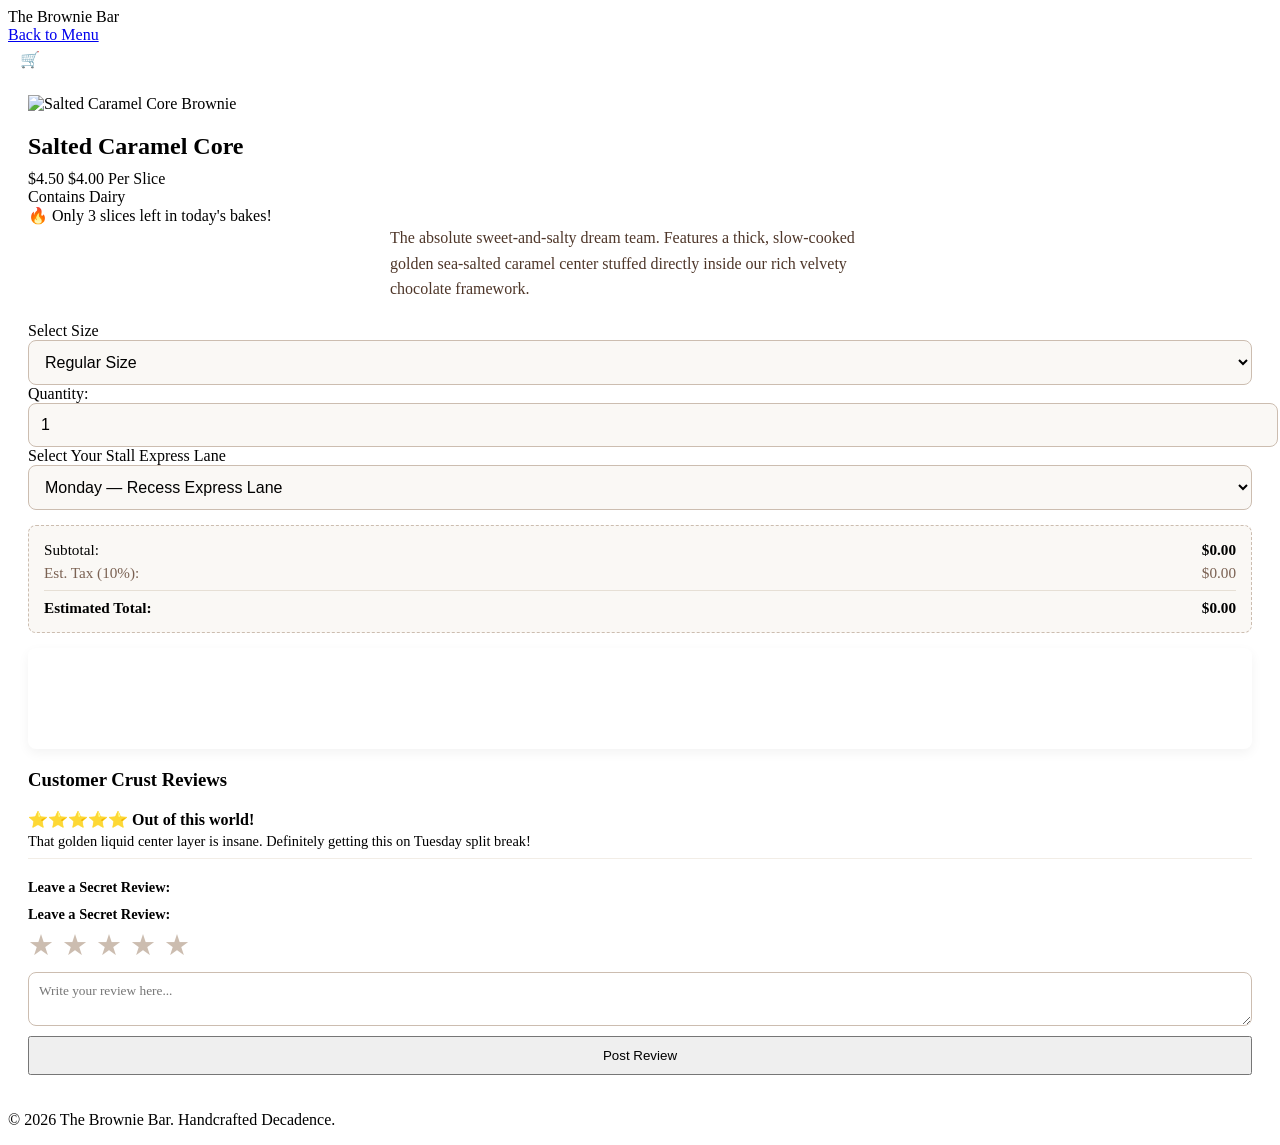
==== product-caramel.html @ ddc2df31 "Add product page for Salted Caramel Core" ====
<!DOCTYPE html>
<html lang="en">

<head>
  <meta charset="UTF-8">
  <meta name="viewport" content="width=device-width, initial-scale=1.0">
  <title>Salted Caramel Core | The Brownie Bar</title>
  <link rel="stylesheet" href="style.css">
</head>

<button id="backToTop" onclick="window.scrollTo({top: 0, behavior: 'smooth'})" style="position: fixed; bottom: 20px; right: 20px; display: none; padding: 10px 15px; background: var(--primary); color: white; border: none; border-radius: 50%; cursor: pointer; z-index: 99Source;">▲</button>
<body data-flavor="caramel" data-price="4.00">
  <header>
    <div class="logo" onclick="window.location.href='index.html'">The Brownie Bar</div>
    <nav><a href="menu.html">Back to Menu</a></nav>
    <a href="cart.html"
      style="position: relative; font-weight: bold; background: var(--primary); color: #fff; padding: 6px 12px; border-radius: 20px; display: inline-flex; align-items: center; gap: 6px; text-decoration: none;">
      🛒 Cart
      <span id="cartCounterBadge" style="background: red; color: white; font-size: 0.75rem; font-weight: bold; padding: 2px 6px; border-radius: 10px; min-width: 14px; text-align: center; display: none;">0</span>
    </a>
  </header>

  <main style="flex: 1; padding: 20px;">
    <div class="product-layout">
      <img src="salted-caramel-stuffed-brownies_7a.webp" alt="Salted Caramel Core Brownie">
      <h2 class="section-title" style="margin: 20px 0 10px 0;">Salted Caramel Core</h2>

      <div class="price-container">
        <span class="original-price">$4.50</span>
        <span class="current-price">$4.00</span>
        <span class="price-suffix">Per Slice</span>
      </div>

      <!-- Dietary Badges -->
      <div class="badge-container">
        <span class="badge badge-dairy">Contains Dairy</span>
      </div>

      <!-- Stock Urgency Ticker -->
      <div class="stock-ticker">🔥 Only <span class="low-stock-count">3</span> slices left in today's bakes!</div>

      <p style="line-height: 1.6; max-width: 500px; margin: 0 auto 20px auto; color: #4e3629;">
        The absolute sweet-and-salty dream team. Features a thick, slow-cooked golden sea-salted caramel center stuffed
        directly inside our rich velvety chocolate framework.
      </p>

      <form class="purchaseForm">
        <!-- Size Selector -->
        <div class="form-group">
          <label for="sizeInput">Select Size</label>
          <select id="sizeInput" style="width: 100%; padding: 12px; border: 1px solid #ccbdb0; border-radius: 8px; background-color: #faf8f5; font-size: 1rem;">
                        <option value="0.00" selected>Regular Size</option>
                        <option value="0.25">Large Size (+$0.25)</option>
                    </select>
        </div>

        <!-- Quantity Stepper Input -->
        <div class="form-group">
          <label for="quantityInput">Quantity:</label>
          <input type="number" id="quantityInput" min="1" max="24" value="1" step="1" style="width: 100%; padding: 12px; border: 1px solid #ccbdb0; border-radius: 8px; background-color: #faf8f5; font-size: 1rem;" required>
        </div>

        <!-- Express Lane Dropdown -->
        <div class="form-group">
          <label for="pickupDay">Select Your Stall Express Lane</label>
          <select id="pickupDay" style="width: 100%; padding: 12px; border: 1px solid #ccbdb0; border-radius: 8px; background-color: #faf8f5; font-size: 1rem;">
                        <option value="Monday Recess">Monday — Recess Express Lane</option>
                        <option value="Monday Lunch">Monday — Lunch Express Lane</option>
                        <option value="Tuesday Recess">Tuesday — Recess Express Lane</option>
                        <option value="Tuesday Lunch">Tuesday — Lunch Express Lane</option>
                        <option value="Wednesday Recess">Wednesday — Recess Express Lane</option>
                        <option value="Wednesday Lunch">Wednesday — Lunch Express Lane</option>
                    </select>
        </div>

        <!-- Live Estimator Box -->
        <div id="livePreviewBox"
          style="background: #faf8f5; border: 1px dashed #ccbdb0; border-radius: 8px; padding: 15px; margin: 15px 0; text-align: left; font-size: 0.95rem;">
          <div style="display: flex; justify-content: space-between; margin-bottom: 5px;">
            <span>Subtotal:</span> <strong id="liveSubtotal">$0.00</strong>
          </div>
          <div style="display: flex; justify-content: space-between; color: #7a6152;">
            <span>Est. Tax (10%):</span> <span id="liveTax">$0.00</span>
          </div>
          <hr style="border: 0; border-top: 1px solid #e6dfd5; margin: 8px 0;">
          <div style="display: flex; justify-content: space-between; font-weight: bold; color: var(--primary);">
            <span>Estimated Total:</span> <span id="liveTotal">$0.00</span>
          </div>
        </div>

        <!-- Multi-Item Custom Addition Element Matrix Block -->
        <div class="cart-control-wrapper"
          style="background: #fff; padding: 20px; border-radius: 8px; box-shadow: 0 4px 12px rgba(0,0,0,0.05); margin-top: 15px;">
          <!-- Keep your existing quantity input and size inputs here exactly as they are -->
        
          <button type="button" id="addToCartBtn" class="btn" style="width: 100%; margin-top: 15px; background-color: var(--primary); color: white; border: none; padding: 14px; border-radius: 50px; font-size: 1rem; font-weight: 600; letter-spacing: 0.5px; cursor: pointer; transition: background-color 0.2s ease, transform 0.2s ease;" onmouseover="this.style.backgroundColor='var(--primary-hover, #5a3d28)'; this.style.transform='scale(1.03)';" onmouseout="this.style.backgroundColor='var(--primary)'; this.style.transform='scale(1)';">
              Add to Cart
          </button>
        </div>
      </form>
    </div>

    <!-- Customer Review Board -->
    <div class="product-layout" style="margin-top: 20px; text-align: left;">
      <h3 style="color: var(--primary); margin-top: 0;">Customer Crust Reviews</h3>
      <div id="reviewContainer" style="display: flex; flex-direction: column; gap: 10px; margin-bottom: 20px;">
        <div style="border-bottom: 1px solid #f2ede6; padding-bottom: 8px;">
          <strong style="color: var(--accent);">⭐⭐⭐⭐⭐ Out of this world!</strong>
          <p style="margin: 4px 0 0 0; font-size: 0.9rem;">That golden liquid center layer is insane. Definitely getting
            this on Tuesday split break!</p>
        </div>
      </div>

      <form id="reviewForm" style="display: flex; flex-direction: column; gap: 10px;">
        <label style="font-weight: 600; font-size: 0.9rem;">Leave a Secret Review:</label>
        <div class="form-group">
          <label style="font-weight: 600; font-size: 0.9rem; display: block; margin-bottom: 5px;">Leave a Secret Review:</label>
          <input type="hidden" id="reviewStars" value="5">
        
          <div class="star-rating-input"
            style="display: flex; gap: 8px; font-size: 1.8rem; cursor: pointer; color: #ccbdb0; width: fit-content; user-select: none;">
            <span class="star-node" data-value="1">★</span>
            <span class="star-node" data-value="2">★</span>
            <span class="star-node" data-value="3">★</span>
            <span class="star-node" data-value="4">★</span>
            <span class="star-node" data-value="5">★</span>
          </div>
        </div>
        <textarea id="reviewText" placeholder="Write your review here..." rows="2" style="padding: 10px; border: 1px solid #ccbdb0; border-radius: 8px; font-family: inherit;" required></textarea>
        <button type="submit" class="btn" style="margin: 0; padding: 10px 0; line-height: normal;">Post Review</button>
      </form>
    </div>
  </main>

  <footer>
    <p>&copy; 2026 The Brownie Bar. Handcrafted Decadence.</p>
  </footer>

  <script src="app.js"></script>
</body>

</html>
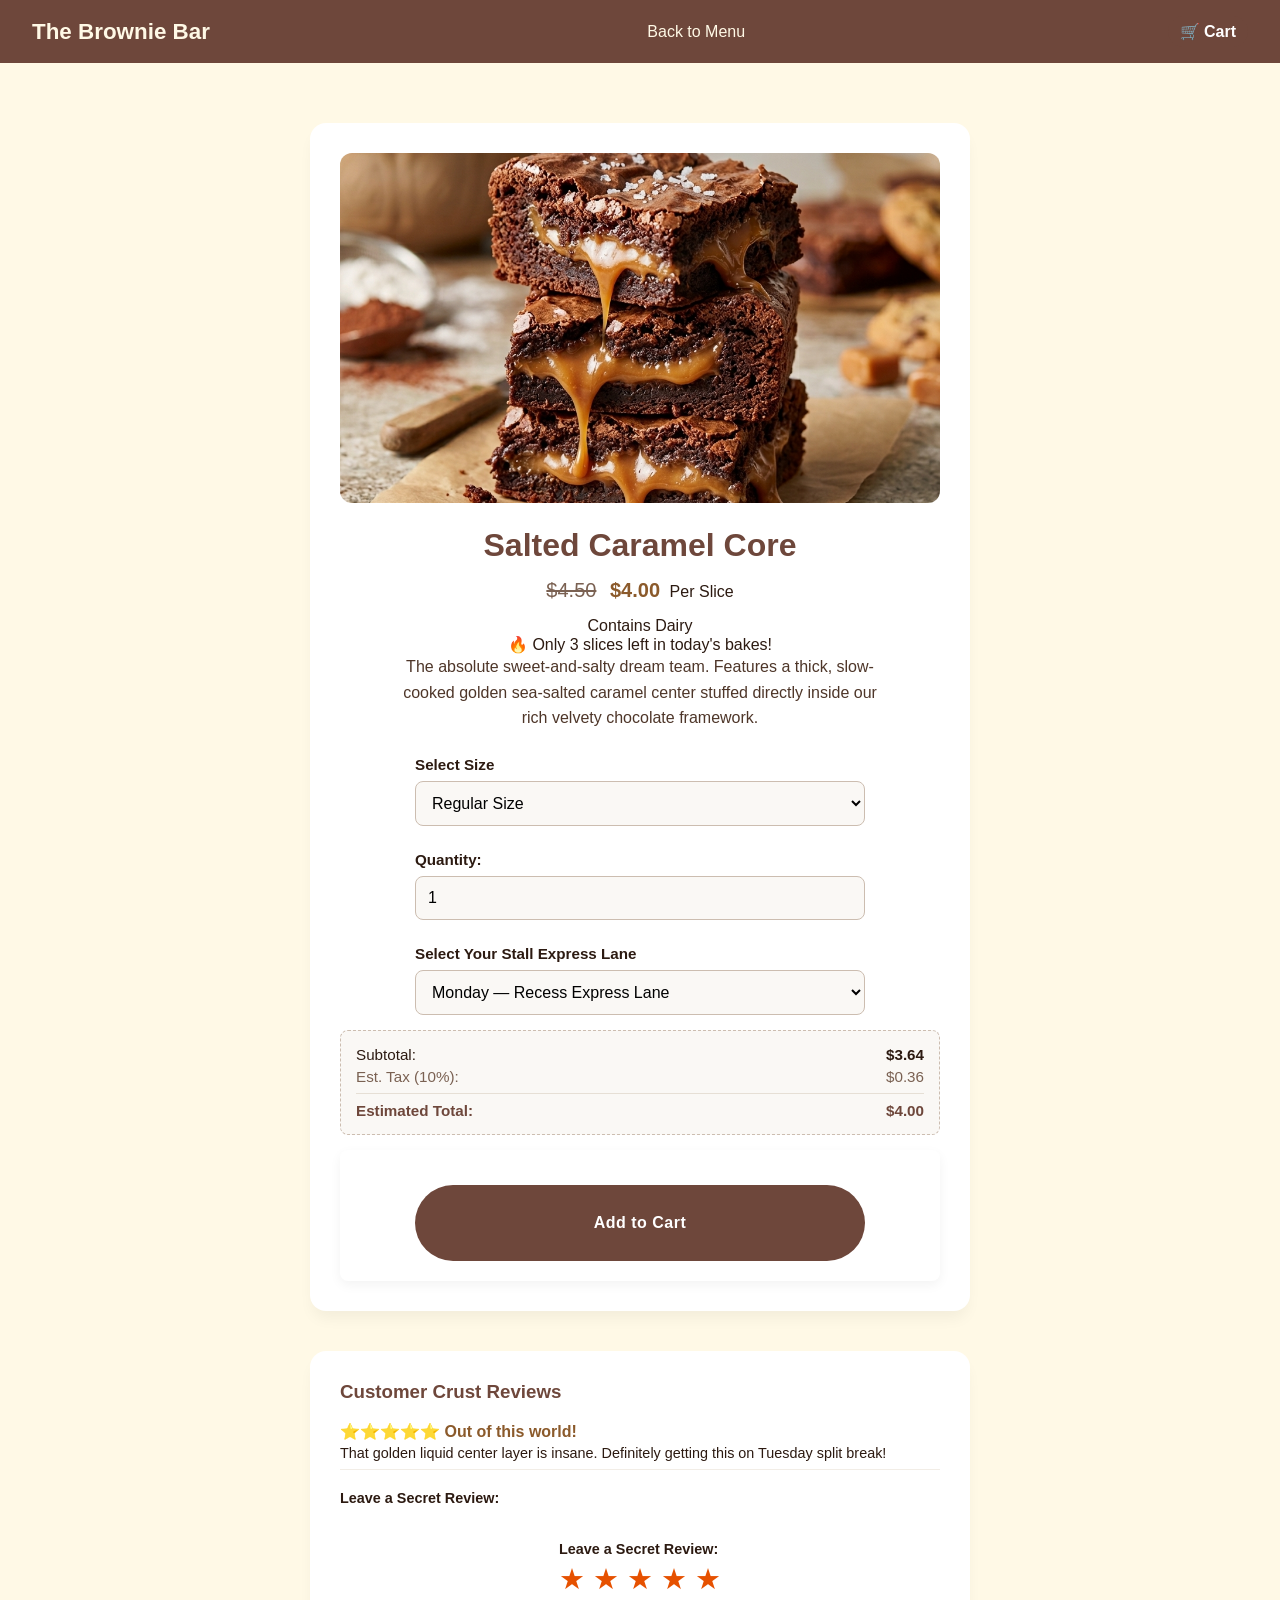
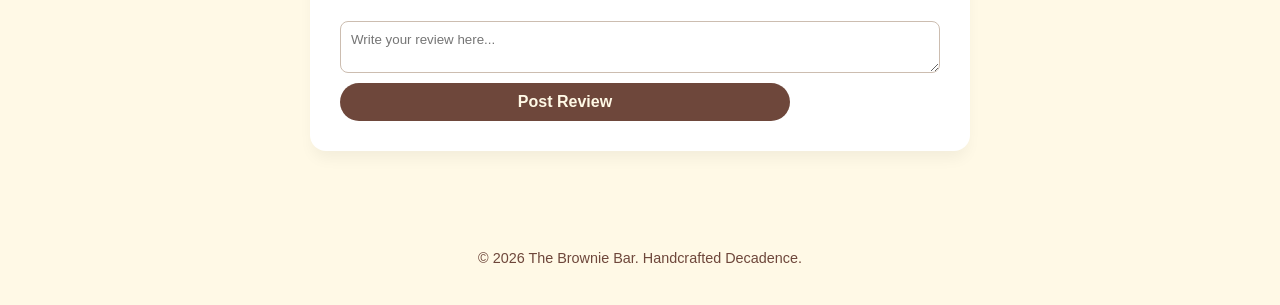
==== commit 7d7c76c0: "Update product-caramel.html image" ====
--- a/product-caramel.html
+++ b/product-caramel.html
@@ -22,7 +22,7 @@
 
   <main style="flex: 1; padding: 20px;">
     <div class="product-layout">
-      <img src="salted-caramel-stuffed-brownies_7a.webp" alt="Salted Caramel Core Brownie">
+      <img src="Gemini_Generated_Image_i1s3k4i1s3k4i1s3.png" alt="Salted Caramel Core Brownie">
       <h2 class="section-title" style="margin: 20px 0 10px 0;">Salted Caramel Core</h2>
 
       <div class="price-container">
--- a/style.css
+++ b/style.css
@@ -0,0 +1,414 @@
+/* Core Color System & Theme Settings */
+:root {
+    --primary: #4A2E2B;
+    --secondary: #F5E6D3;
+    --accent: #8B5A2B;
+    --text: #2C1A11;
+    --success: #2E7D32;
+    --error: #C62828;
+    --card-bg: #FFFFFF;
+}
+
+/* Custom Themed Scrollbar */
+html {
+    scroll-behavior: smooth;
+    scrollbar-color: var(--primary) var(--secondary);
+    scrollbar-width: thin;
+}
+
+body {
+    font-family: 'Segoe UI', Tahoma, Geneva, Verdana, sans-serif;
+    background-color: var(--secondary);
+    color: var(--text);
+    margin: 0;
+    padding: 0;
+    display: flex;
+    flex-direction: column;
+    min-height: 100vh;
+}
+
+/* Header Navbar Rules */
+header {
+    background-color: var(--primary);
+    color: var(--secondary);
+    padding: 1rem 2rem;
+    display: flex;
+    justify-content: space-between;
+    align-items: center;
+}
+
+.logo {
+    font-weight: bold;
+    cursor: pointer;
+    font-size: 1.4rem;
+}
+
+nav a {
+    color: var(--secondary);
+    text-decoration: none;
+    margin-left: 15px;
+    transition: opacity 0.2s;
+}
+
+nav a:hover {
+    opacity: 0.8;
+}
+
+.section-title {
+    text-align: center;
+    color: var(--primary);
+    font-size: 2rem;
+    margin: 30px 0;
+}
+
+/* Grid & Layered Soft Shadow Cards */
+.grid {
+    display: grid;
+    grid-template-columns: repeat(auto-fit, minmax(280px, 1fr));
+    gap: 30px;
+    padding: 20px;
+    max-width: 1200px;
+    margin: 0 auto;
+}
+
+.card {
+    background: var(--card-bg);
+    border-radius: 16px;
+    overflow: hidden;
+    box-shadow: 0 4px 6px -1px rgba(0, 0, 0, 0.05), 0 10px 15px -3px rgba(0, 0, 0, 0.08);
+    transition: transform 0.3s cubic-bezier(0.34, 1.56, 0.64, 1), box-shadow 0.3s ease;
+}
+
+/* Micro-interaction Scale Trigger */
+.card:hover {
+    transform: scale(1.03) translateY(-4px);
+    box-shadow: 0 20px 25px -5px rgba(0, 0, 0, 0.1), 0 10px 10px -5px rgba(0, 0, 0, 0.04);
+}
+
+.card-img {
+    width: 100%;
+    height: 220px;
+    object-fit: cover;
+}
+
+.card-content {
+    padding: 20px;
+    text-align: center;
+}
+
+/* Centered Pill Tags */
+.availability-tag {
+    display: block;
+    width: fit-content;
+    margin: 12px auto;
+    padding: 6px 16px;
+    border-radius: 20px;
+    font-size: 0.8rem;
+    font-weight: bold;
+    color: white;
+    text-transform: uppercase;
+    letter-spacing: 0.5px;
+}
+
+.available {
+    background-color: var(--success);
+}
+
+.unavailable {
+    background-color: var(--error);
+}
+
+/* Pricing Display Elements */
+.price-container {
+    margin: 15px 0;
+    font-size: 1.25rem;
+}
+
+.original-price {
+    text-decoration: line-through;
+    color: #7a6152;
+    margin-right: 8px;
+}
+
+.current-price {
+    font-weight: bold;
+    color: var(--accent);
+}
+
+.price-suffix {
+    font-size: 1rem;
+    color: var(--text);
+    margin-left: 4px;
+}
+
+/* Form inputs & Details Layout Wrapper */
+.product-layout {
+    background: var(--card-bg);
+    max-width: 600px;
+    margin: 40px auto;
+    padding: 30px;
+    border-radius: 16px;
+    box-shadow: 0 10px 15px -3px rgba(0, 0, 0, 0.05);
+    text-align: center;
+}
+
+.product-layout img {
+    width: 100%;
+    max-height: 350px;
+    object-fit: cover;
+    border-radius: 12px;
+}
+
+.form-group {
+    margin: 25px auto 15px auto;
+    max-width: 450px;
+    text-align: left;
+}
+
+.form-group label {
+    display: block;
+    margin-bottom: 8px;
+    font-weight: 600;
+    font-size: 0.95rem;
+}
+
+.form-group input {
+    width: 100%;
+    padding: 12px;
+    border: 1px solid #ccbdb0;
+    border-radius: 8px;
+    font-size: 1rem;
+    box-sizing: border-box;
+    background-color: #faf8f5;
+}
+
+.form-group input:focus {
+    border-color: var(--primary);
+    outline: none;
+    background-color: white;
+}
+
+/* Zero Padding Buttons */
+.btn {
+    display: block;
+    width: 100%;
+    max-width: 450px;
+    margin: 15px auto 0 auto;
+    padding: 0;
+    line-height: 48px;
+    text-align: center;
+    text-decoration: none;
+    border-radius: 25px;
+    background-color: var(--primary);
+    color: var(--secondary);
+    font-weight: 600;
+    border: none;
+    cursor: pointer;
+    font-size: 1rem;
+    box-sizing: border-box;
+    transition: background-color 0.3s ease, color 0.3s ease;
+}
+
+.btn:hover {
+    background-color: var(--accent);
+    color: white;
+}
+
+/* Invoice Box Component */
+.invoice-box {
+    background: var(--card-bg);
+    border-radius: 12px;
+    padding: 25px;
+    margin: 25px 0;
+    text-align: left;
+    box-shadow: 0 4px 10px rgba(0, 0, 0, 0.05);
+    border-left: 4px solid var(--primary);
+}
+
+.invoice-row {
+    display: flex;
+    justify-content: space-between;
+    margin: 10px 0;
+}
+
+.invoice-total {
+    font-size: 1.15rem;
+    font-weight: bold;
+    border-top: 2px dashed #e6dfd5;
+    padding-top: 10px;
+    margin-top: 10px;
+}
+
+/* Loading Skeletons */
+.skeleton-container {
+    display: flex;
+    flex-direction: column;
+    gap: 15px;
+    padding: 25px;
+    background: white;
+    border-radius: 12px;
+}
+
+.skeleton-line {
+    background: linear-gradient(90deg, #f2f2f2 25%, #e6e6e6 50%, #f2f2f2 75%);
+    background-size: 200% 100%;
+    animation: pulse-skeleton 1.5s infinite;
+    height: 20px;
+    border-radius: 4px;
+}
+
+.skeleton-line.short {
+    width: 40%;
+}
+
+.skeleton-line.mid {
+    width: 75%;
+}
+
+.skeleton-line.hero {
+    height: 40px;
+}
+
+@keyframes pulse-skeleton {
+    0% {
+        background-position: 200% 0;
+    }
+
+    100% {
+        background-position: -200% 0;
+    }
+}
+
+/* Floating Top Tracker Toggle button */
+.back-to-top {
+    position: fixed;
+    bottom: 30px;
+    right: 30px;
+    background-color: var(--primary);
+    color: var(--secondary);
+    width: 45px;
+    height: 45px;
+    border-radius: 50%;
+    display: flex;
+    align-items: center;
+    justify-content: center;
+    text-decoration: none;
+    font-size: 1.2rem;
+    font-weight: bold;
+    box-shadow: 0 4px 10px rgba(0, 0, 0, 0.3);
+    opacity: 0;
+    pointer-events: none;
+    transition: opacity 0.3s, background-color 0.2s;
+    z-index: 999;
+}
+
+.back-to-top.visible {
+    opacity: 1;
+    pointer-events: auto;
+}
+
+.back-to-top:hover {
+    background-color: var(--accent);
+    color: white;
+}
+
+.copy-badge {
+    display: inline-flex;
+    align-items: center;
+    gap: 8px;
+    font-size: 0.9rem;
+    padding: 6px 12px;
+    background: #eee;
+    border-radius: 4px;
+    cursor: pointer;
+    border: none;
+    font-family: monospace;
+}
+
+footer {
+    text-align: center;
+    padding: 25px;
+    color: var(--primary);
+    font-size: 0.9rem;
+    margin-top: auto;
+}
+
+@media print {
+
+    /* Hide the navbar, buttons, footer, and back-to-top tracking circle */
+    header,
+    footer,
+    .btn,
+    .back-to-top,
+    #copyIdBtn,
+    p {
+        display: none !important;
+    }
+
+    /* Force a clean white background for printing paper */
+    body {
+        background-color: white !important;
+    }
+
+    /* Expand the invoice block nicely on the page */
+    .invoice-box {
+        border: 1px solid #e6dfd5;
+        box-shadow: none;
+        margin: 0 auto;
+        max-width: 100%;
+    }
+}
+
+.live-banner {
+    background-color: #E65100;
+    color: white;
+    text-align: center;
+    padding: 8px;
+    font-size: 0.85rem;
+    font-weight: bold;
+    letter-spacing: 0.5px;
+    display: flex;
+    justify-content: center;
+    align-items: center;
+    gap: 8px;
+}
+
+.pulse-dot {
+    width: 8px;
+    height: 8px;
+    background-color: #39FF14;
+    border-radius: 50%;
+    animation: simplePulse 1.5s infinite;
+}
+
+@keyframes simplePulse {
+    0% {
+        transform: scale(0.9);
+        opacity: 0.4;
+    }
+
+    50% {
+        transform: scale(1.2);
+        opacity: 1;
+    }
+
+    100% {
+        transform: scale(0.9);
+        opacity: 0.4;
+    }
+}
+
+/* Active/Hovered Gold Star Accent */
+.star-node.active-star {
+    color: #E65100 !important;
+}
+
+/* Subtle scaling pop effect when touching stars */
+.star-node {
+    display: inline-block;
+    transition: transform 0.1s ease, color 0.1s ease;
+}
+
+.star-node:hover {
+    transform: scale(1.2);
+}
